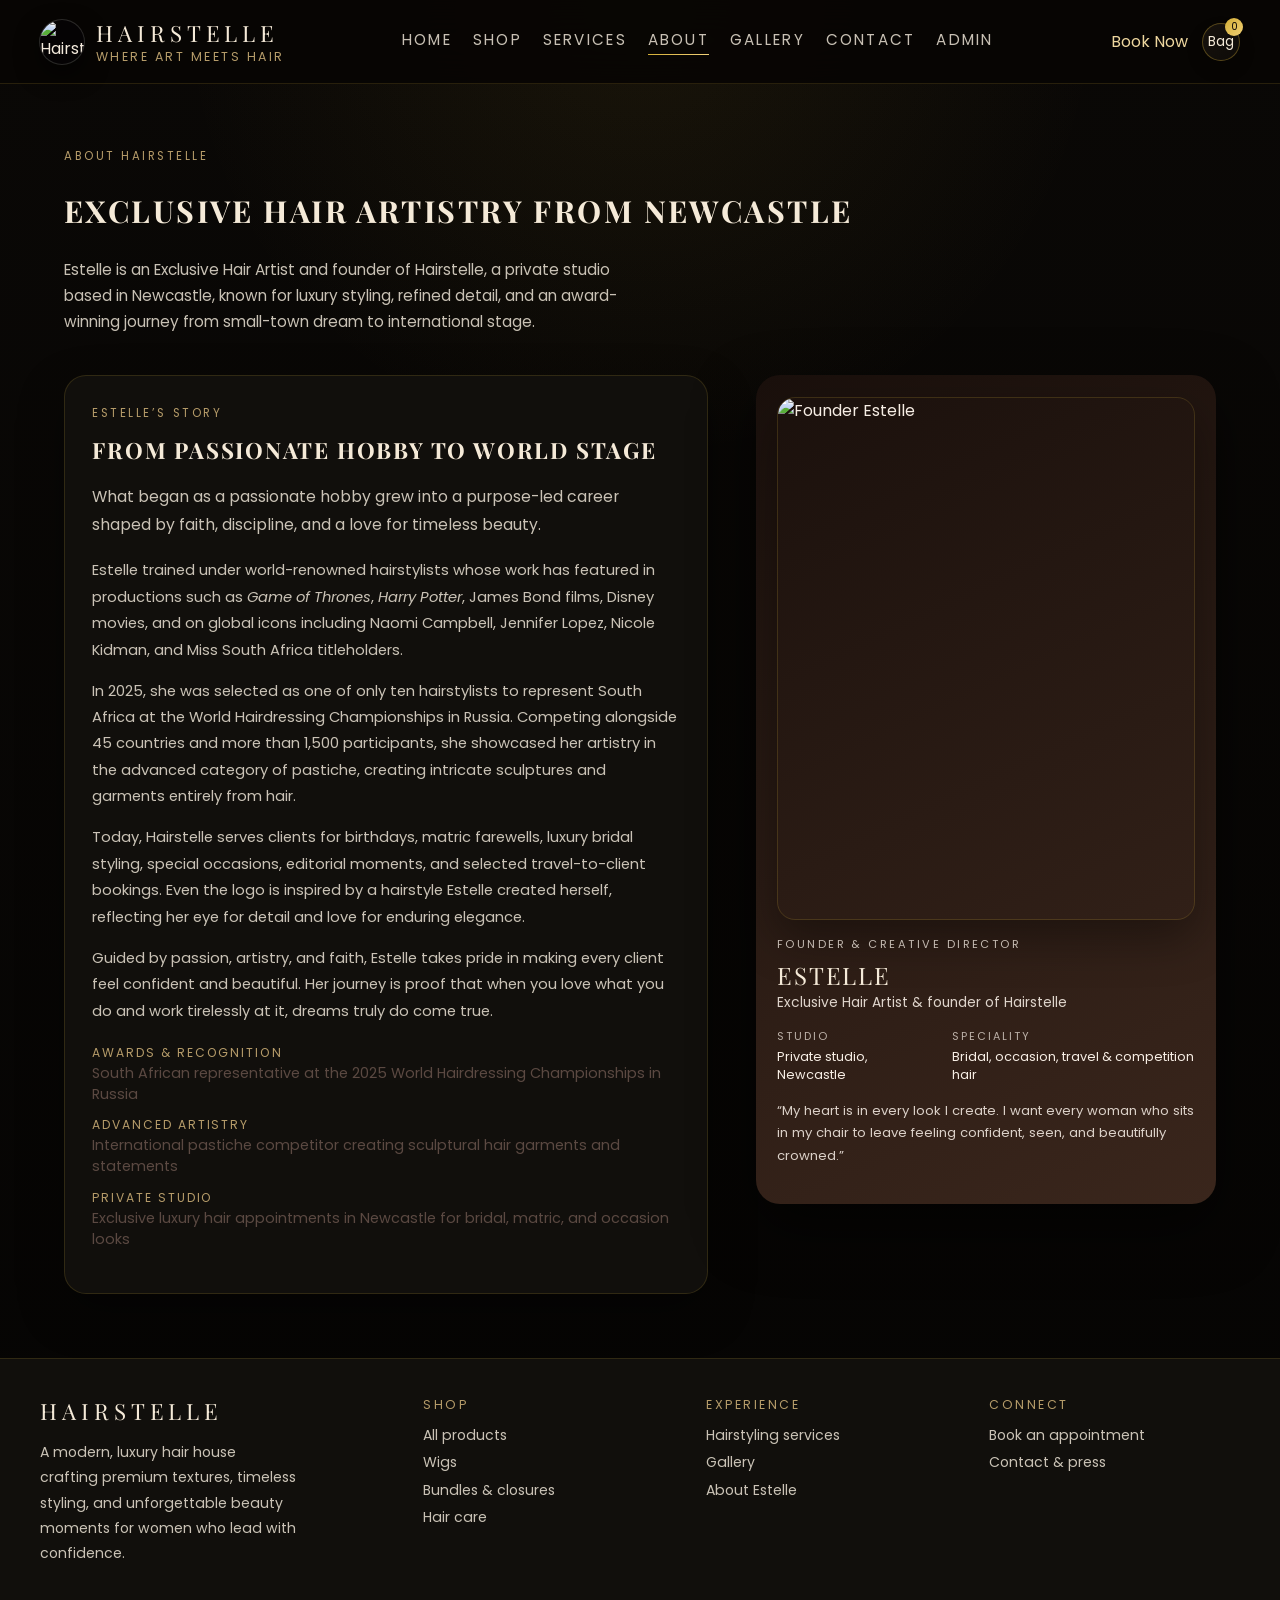
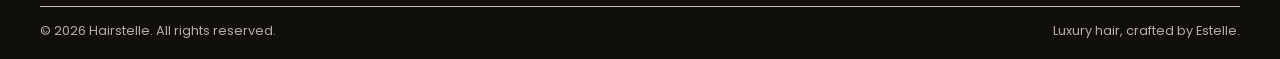
==== about.html @ 8f4d3708 "Add files via upload" ====
<!DOCTYPE html>
<html lang="en">

<head>
  <meta charset="UTF-8" />
  <meta name="viewport" content="width=device-width, initial-scale=1.0" />
  <title>About – Estelle &amp; Hairstelle</title>
  <meta name="description"
    content="Discover the story of Estelle, award-winning hairstylist and founder of Hairstelle, a luxury international hair brand." />
  <link
    href="https://fonts.googleapis.com/css2?family=Playfair+Display:wght@500;600&family=Poppins:wght@300;400;500;600&display=swap"
    rel="stylesheet" />
  <link rel="stylesheet" href="styles.css" />
  <script>
    document.documentElement.classList.add('is-loading');
    window.addEventListener('load', function () {
      document.documentElement.classList.remove('is-loading');
    });
  </script>
</head>

<body class="page">
  <div class="page-loader" aria-hidden="true">
    <div class="loader-orb">
      <div class="loader-ring"></div>
    </div>
  </div>
  <header class="site-header">
    <div class="container nav">
      <a href="home.html" class="brand-mark" aria-label="Hairstelle home">
        <div class="brand-logo-wrap">
          <img src="assets/hairstelle-logo.png" alt="Hairstelle logo" class="brand-logo-img" />
        </div>
        <div>
          <div class="brand-text-main">Hairstelle</div>
          <div class="brand-text-tagline">Where Art Meets Hair</div>
        </div>
      </a>

      <nav class="nav-links" aria-label="Main navigation">
        <a href="home.html">Home</a>
        <a href="shop.html">Shop</a>
        <a href="services.html">Services</a>
        <a href="about.html" class="is-active">About</a>
        <a href="gallery.html">Gallery</a>
        <a href="contact.html">Contact</a>
        <a href="admin-login.html">Admin</a>
      </nav>

      <div class="nav-cta">
        <a href="contact.html" class="btn-outline">Book Now</a>
        <a href="cart.html" class="cart-link" aria-label="View shopping cart">
          <span>Bag</span>
          <span class="cart-count">0</span>
        </a>
      </div>
    </div>
  </header>

  <main>
    <section class="section">
      <div class="container">
        <header class="section-header">
          <div>
            <div class="section-eyebrow">About Hairstelle</div>
            <h1 class="section-title">Exclusive hair artistry from Newcastle</h1>
            <p class="section-subtitle">
              Estelle is an Exclusive Hair Artist and founder of Hairstelle, a private studio based in
              Newcastle, known for luxury styling, refined detail, and an award-winning journey from
              small-town dream to international stage.
            </p>
          </div>
        </header>

        <div class="about-layout">
          <article class="story-block">
            <div class="section-eyebrow">Estelle’s story</div>
            <h2 class="story-heading">From passionate hobby to world stage</h2>
            <p class="story-lead">
              What began as a passionate hobby grew into a purpose-led career shaped by faith,
              discipline, and a love for timeless beauty.
            </p>
            <div class="story-body">
              <p>
                Estelle trained under world-renowned hairstylists whose work has featured in
                productions such as <em>Game of Thrones</em>, <em>Harry Potter</em>, James Bond films,
                Disney movies, and on global icons including Naomi Campbell, Jennifer Lopez, Nicole
                Kidman, and Miss South Africa titleholders.
              </p>
              <p>
                In 2025, she was selected as one of only ten hairstylists to represent South Africa at
                the World Hairdressing Championships in Russia. Competing alongside 45 countries and
                more than 1,500 participants, she showcased her artistry in the advanced category of
                pastiche, creating intricate sculptures and garments entirely from hair.
              </p>
              <p>
                Today, Hairstelle serves clients for birthdays, matric farewells, luxury bridal
                styling, special occasions, editorial moments, and selected travel-to-client bookings.
                Even the logo is inspired by a hairstyle Estelle created herself, reflecting her eye
                for detail and love for enduring elegance.
              </p>
              <p>
                Guided by passion, artistry, and faith, Estelle takes pride in making every client
                feel confident and beautiful. Her journey is proof that when you love what you do and
                work tirelessly at it, dreams truly do come true.
              </p>
            </div>

            <ul class="awards-list">
              <li>
                <span class="award-label">Awards &amp; recognition</span><br />
                South African representative at the 2025 World Hairdressing Championships in Russia
              </li>
              <li>
                <span class="award-label">Advanced artistry</span><br />
                International pastiche competitor creating sculptural hair garments and statements
              </li>
              <li>
                <span class="award-label">Private studio</span><br />
                Exclusive luxury hair appointments in Newcastle for bridal, matric, and occasion looks
              </li>
            </ul>
          </article>

          <aside class="about-profile">
            <div class="profile-card">
              <div class="profile-photo-wrap">
                <img src="assets/founder-estelle.jpg" alt="Founder Estelle" class="profile-photo" />
              </div>
              <div class="profile-label">Founder &amp; Creative Director</div>
              <div class="profile-name">Estelle</div>
              <div class="profile-title">Exclusive Hair Artist &amp; founder of Hairstelle</div>

              <div class="profile-meta">
                <div>
                  <div class="profile-stat-label">Studio</div>
                  <div class="profile-stat-value">Private studio, Newcastle</div>
                </div>
                <div>
                  <div class="profile-stat-label">Speciality</div>
                  <div class="profile-stat-value">Bridal, occasion, travel &amp; competition hair</div>
                </div>
              </div>

              <p class="profile-note">
                “My heart is in every look I create. I want every woman who sits in my chair to leave
                feeling confident, seen, and beautifully crowned.”
              </p>
            </div>
          </aside>
        </div>
      </div>
    </section>
  </main>

  <footer class="site-footer">
    <div class="container footer-inner">
      <div>
        <div class="brand-text-main">Hairstelle</div>
        <p class="footer-brand-copy">
          A modern, luxury hair house crafting premium textures, timeless styling, and unforgettable
          beauty moments for women who lead with confidence.
        </p>
      </div>
      <div>
        <div class="footer-heading">Shop</div>
        <a href="shop.html" class="footer-link">All products</a>
        <a href="shop.html" class="footer-link">Wigs</a>
        <a href="shop.html" class="footer-link">Bundles &amp; closures</a>
        <a href="shop.html" class="footer-link">Hair care</a>
      </div>
      <div>
        <div class="footer-heading">Experience</div>
        <a href="services.html" class="footer-link">Hairstyling services</a>
        <a href="gallery.html" class="footer-link">Gallery</a>
        <a href="about.html" class="footer-link">About Estelle</a>
      </div>
      <div>
        <div class="footer-heading">Connect</div>
        <a href="contact.html" class="footer-link">Book an appointment</a>
        <a href="contact.html" class="footer-link">Contact &amp; press</a>
      </div>
    </div>
    <div class="container footer-bottom">
      <span>&copy; 2026 Hairstelle. All rights reserved.</span>
      <span>Luxury hair, crafted by Estelle.</span>
    </div>
  </footer>
</body>

</html>
---- styles.css ----
/* ====== Hairstelle Brand Styles ====== */

:root {
  --color-bg: #f8f5f3;
  --color-bg-alt: #ffffff;
  --color-primary: #c69a6b; /* soft champagne gold */
  --color-primary-dark: #8b6436;
  --color-accent: #e8b7c8; /* feminine blush pink */
  --color-deep: #1f1410; /* deep espresso brown */
  --color-text: #2c2220;
  --color-muted: #766963;
  --color-border: #e2d7cf;
  --color-error: #c0392b;

  --font-display: "Playfair Display", "Times New Roman", serif;
  --font-body: "Poppins", -apple-system, BlinkMacSystemFont, "Segoe UI", sans-serif;

  --radius-soft: 10px;
  --radius-pill: 999px;

  --shadow-soft: 0 18px 45px rgba(0, 0, 0, 0.07);
  --shadow-elevated: 0 25px 60px rgba(0, 0, 0, 0.1);
}

*,
*::before,
*::after {
  box-sizing: border-box;
}

html,
body {
  margin: 0;
  padding: 0;
  font-family: var(--font-body);
  color: var(--color-text);
  background: radial-gradient(circle at top left, #fdf7f1, #f5eee8);
  -webkit-font-smoothing: antialiased;
}

img {
  max-width: 100%;
  display: block;
}

a {
  color: inherit;
  text-decoration: none;
}

body {
  min-height: 100vh;
  display: flex;
  flex-direction: column;
}

.page-loader {
  position: fixed;
  inset: 0;
  z-index: 9999;
  display: none;
  align-items: center;
  justify-content: center;
  background: radial-gradient(circle at top, #120c08, #020101);
}

.is-loading .page-loader {
  display: flex;
}

html.is-loading {
  overflow: hidden;
}

.loader-orb {
  width: 60px;
  height: 60px;
  border-radius: 50%;
  border: 1px solid rgba(180, 148, 112, 0.4);
  display: flex;
  align-items: center;
  justify-content: center;
  box-shadow: 0 0 0 1px rgba(249, 234, 216, 0.1), 0 18px 45px rgba(0, 0, 0, 0.7);
}

.loader-ring {
  width: 36px;
  height: 36px;
  border-radius: 50%;
  border: 2px solid rgba(245, 225, 205, 0.18);
  border-top-color: #c69a6b;
  border-right-color: #e8b7c8;
  animation: loader-spin 1s linear infinite;
}

@keyframes loader-spin {
  to {
    transform: rotate(360deg);
  }
}

.page {
  display: flex;
  flex-direction: column;
  min-height: 100vh;
}

.container {
  width: 100%;
  max-width: 1200px;
  margin: 0 auto;
  padding: 0 1.5rem;
}

/* ====== Header / Navigation ====== */

.site-header {
  position: sticky;
  top: 0;
  z-index: 40;
  background: rgba(248, 245, 243, 0.96);
  backdrop-filter: blur(18px);
  border-bottom: 1px solid rgba(230, 216, 205, 0.7);
}

.nav {
  display: flex;
  align-items: center;
  justify-content: space-between;
  padding: 1.1rem 0;
  gap: 1.5rem;
}

.brand-mark {
  display: flex;
  align-items: center;
  gap: 0.75rem;
}

.brand-logo-wrap {
  width: 44px;
  height: 44px;
  border-radius: 50%;
  overflow: hidden;
  background: #050304;
  box-shadow: 0 0 0 1px rgba(255, 255, 255, 0.15), 0 10px 24px rgba(0, 0, 0, 0.6);
}

.brand-logo-img {
  width: 100%;
  height: 100%;
  object-fit: cover;
  object-position: center;
}

.brand-icon {
  width: 40px;
  height: 40px;
  border-radius: 50%;
  background: radial-gradient(circle at 30% 20%, #fdf7f1, #c69a6b);
  display: flex;
  align-items: center;
  justify-content: center;
  box-shadow: 0 0 0 1px rgba(255, 255, 255, 0.6), 0 10px 24px rgba(0, 0, 0, 0.15);
  font-family: var(--font-display);
  font-weight: 600;
  letter-spacing: 0.06em;
  color: #2e1a10;
}

.brand-text-main {
  font-family: var(--font-display);
  font-size: 1.4rem;
  letter-spacing: 0.22em;
  text-transform: uppercase;
}

.brand-text-tagline {
  font-size: 0.78rem;
  text-transform: uppercase;
  letter-spacing: 0.2em;
  color: var(--color-muted);
}

.nav-links {
  display: flex;
  align-items: center;
  gap: 1.3rem;
  font-size: 0.95rem;
  text-transform: uppercase;
  letter-spacing: 0.15em;
}

.nav-links a {
  position: relative;
  padding-bottom: 0.3rem;
  color: #4a3b36;
}

.nav-links a::after {
  content: "";
  position: absolute;
  left: 0;
  bottom: 0;
  width: 0;
  height: 1px;
  background: linear-gradient(90deg, var(--color-primary), var(--color-accent));
  transition: width 0.3s ease;
}

.nav-links a:hover::after,
.nav-links a.is-active::after {
  width: 100%;
}

.nav-cta {
  display: flex;
  align-items: center;
  gap: 0.9rem;
}

.btn {
  display: inline-flex;
  align-items: center;
  justify-content: center;
  padding: 0.75rem 1.6rem;
  border-radius: var(--radius-pill);
  border: 1px solid transparent;
  background: var(--color-deep);
  color: #fdf8f2;
  font-size: 0.9rem;
  text-transform: uppercase;
  letter-spacing: 0.16em;
  font-weight: 500;
  cursor: pointer;
  transition: background 0.25s ease, box-shadow 0.25s ease, transform 0.1s ease, border-color 0.25s ease, color 0.25s ease;
}

.btn:hover {
  background: #311e14;
  box-shadow: var(--shadow-soft);
  transform: translateY(-1px);
}

.btn-outline {
  background: transparent;
  border-color: rgba(76, 57, 47, 0.5);
  color: #4c392f;
}

.btn-outline:hover {
  background: #f0e3d8;
  color: #2c2220;
}

.cart-link {
  position: relative;
  display: inline-flex;
  align-items: center;
  justify-content: center;
  width: 38px;
  height: 38px;
  border-radius: 50%;
  border: 1px solid rgba(133, 110, 94, 0.5);
  background: linear-gradient(135deg, #fdf8f3, #f2e4d8);
  box-shadow: 0 8px 20px rgba(0, 0, 0, 0.09);
  font-size: 0.85rem;
}

.cart-count {
  position: absolute;
  top: -6px;
  right: -4px;
  min-width: 18px;
  height: 18px;
  border-radius: 999px;
  background: #2f1c13;
  color: #f6efe8;
  font-size: 0.65rem;
  display: flex;
  align-items: center;
  justify-content: center;
  padding: 0 4px;
}

/* ====== Hero Section ====== */

.hero {
  padding: 4.5rem 0 4rem;
}

.hero-grid {
  display: grid;
  grid-template-columns: minmax(0, 3fr) minmax(0, 2.7fr);
  gap: 3.5rem;
  align-items: center;
}

.eyebrow {
  font-size: 0.8rem;
  text-transform: uppercase;
  letter-spacing: 0.22em;
  color: var(--color-muted);
  margin-bottom: 0.9rem;
}

.hero-title {
  font-family: var(--font-display);
  font-size: 3.1rem;
  line-height: 1.1;
  letter-spacing: 0.06em;
  text-transform: uppercase;
  margin: 0 0 1rem;
  color: rgba(255, 255, 255, 0.763);
}

.hero-title span {
  background: linear-gradient(90deg, #c69a6b, #e8b7c8);
  -webkit-background-clip: text;
  background-clip: text;
  color: transparent;
}

.hero-subtitle {
  max-width: 27rem;
  font-size: 0.98rem;
  line-height: 1.7;
  color: #6a5a53;
  margin-bottom: 1.7rem;
}

.hero-badges {
  display: flex;
  flex-wrap: wrap;
  gap: 0.9rem;
  margin-bottom: 2.1rem;
}

.badge {
  padding: 0.35rem 0.9rem;
  border-radius: var(--radius-pill);
  border: 1px solid rgba(182, 156, 130, 0.65);
  font-size: 0.76rem;
  letter-spacing: 0.14em;
  text-transform: uppercase;
  color: #4a3529;
  background: rgba(255, 255, 255, 0.7);
}

.hero-cta {
  display: flex;
  flex-wrap: wrap;
  gap: 1rem;
  align-items: center;
  margin-bottom: 1.6rem;
}

.hero-note {
  font-size: 0.8rem;
  color: var(--color-muted);
  letter-spacing: 0.08em;
  text-transform: uppercase;
}

.hero-meta {
  display: flex;
  flex-wrap: wrap;
  gap: 1.8rem;
  margin-top: 1.6rem;
}

.meta-item-label {
  font-size: 0.65rem;
  text-transform: uppercase;
  letter-spacing: 0.22em;
  color: var(--color-muted);
}

.meta-item-value {
  font-family: var(--font-display);
  font-size: 1.4rem;
  letter-spacing: 0.08em;
  text-transform: uppercase;
}

.hero-media-card {
  position: relative;
  border-radius: 26px;
  overflow: hidden;
  background: radial-gradient(circle at top, #f8f1ea, #e8d6c4);
  box-shadow: var(--shadow-elevated);
  padding: 1.4rem;
}

.hero-image-frame {
  position: relative;
  border-radius: 22px;
  overflow: hidden;
  background-image: linear-gradient(145deg, #1c130f, #3b2a22);
  min-height: 360px;
  display: flex;
  align-items: flex-end;
  padding: 1.4rem;
}

.hero-image-photo {
  position: absolute;
  inset: 0;
  width: 100%;
  height: 100%;
  object-fit: cover;
  object-position: center;
}

.hero-image-placeholder {
  position: absolute;
  inset: 0;
  background-image:
    linear-gradient(160deg, rgba(198, 154, 107, 0.15), transparent 55%),
    radial-gradient(circle at 20% 0, rgba(255, 248, 238, 0.12), transparent 55%),
    radial-gradient(circle at 80% 120%, rgba(232, 183, 200, 0.2), transparent 40%);
  opacity: 0.9;
}

.hero-image-silhouette {
  position: relative;
  margin-left: auto;
  width: 72%;
  height: 100%;
  border-radius: 1000px 1000px 0 0;
  background:
    radial-gradient(circle at 20% 0, rgba(255, 250, 245, 0.22), transparent 55%),
    linear-gradient(180deg, rgba(32, 19, 12, 0.3), rgba(11, 7, 5, 0.95));
  box-shadow: 0 0 0 0.5px rgba(255, 250, 245, 0.18);
}

.hero-chip {
  position: absolute;
  top: 1.7rem;
  left: 1.7rem;
  padding: 0.55rem 1rem;
  border-radius: var(--radius-pill);
  background: rgba(8, 4, 1, 0.86);
  border: 1px solid rgba(255, 244, 230, 0.3);
  color: #f7ede2;
  font-size: 0.76rem;
  letter-spacing: 0.14em;
  text-transform: uppercase;
  display: inline-flex;
  gap: 0.55rem;
  align-items: center;
}

.hero-chip-dot {
  width: 6px;
  height: 6px;
  border-radius: 50%;
  background: radial-gradient(circle at 30% 0, #ffe9c4, #c69a6b);
}

.hero-floating-card {
  position: absolute;
  right: 1.8rem;
  bottom: 1.8rem;
  padding: 0.9rem 1.1rem;
  border-radius: 1rem;
  background: rgba(11, 6, 3, 0.92);
  border: 1px solid rgba(232, 216, 198, 0.22);
  color: #f7eee5;
  max-width: 220px;
  box-shadow: 0 18px 45px rgba(0, 0, 0, 0.6);
}

.hero-floating-label {
  font-size: 0.72rem;
  letter-spacing: 0.18em;
  text-transform: uppercase;
  opacity: 0.8;
}

.hero-floating-title {
  font-family: var(--font-display);
  font-size: 1.1rem;
  margin-top: 0.2rem;
  margin-bottom: 0.35rem;
}

.hero-floating-meta {
  display: flex;
  justify-content: space-between;
  align-items: center;
  margin-top: 0.25rem;
  font-size: 0.75rem;
  color: rgba(247, 238, 229, 0.85);
}

.hero-floating-pill {
  padding: 0.15rem 0.65rem;
  border-radius: 999px;
  background: rgba(247, 238, 229, 0.06);
  border: 1px solid rgba(247, 238, 229, 0.25);
}

/* ====== Section Base ====== */

.section {
  padding: 4rem 0;
}

.section-header {
  margin-bottom: 2.5rem;
}

.section-eyebrow {
  font-size: 0.72rem;
  letter-spacing: 0.22em;
  text-transform: uppercase;
  color: var(--color-muted);
  margin-bottom: 0.7rem;
}

.section-title {
  font-family: var(--font-display);
  font-size: 1.9rem;
  letter-spacing: 0.08em;
  text-transform: uppercase;
}

.section-subtitle {
  max-width: 36rem;
  font-size: 0.96rem;
  color: #77645c;
  line-height: 1.7;
  margin-top: 0.6rem;
  margin-bottom: 0;
}

.section-tag {
  padding: 0.4rem 0.9rem;
  border-radius: var(--radius-pill);
  border: 1px solid rgba(189, 159, 126, 0.7);
  font-size: 0.75rem;
  letter-spacing: 0.16em;
  text-transform: uppercase;
}

.disclaimer-banner {
  margin: 1rem 0 0;
  padding: 0.9rem 1rem;
  border-radius: 16px;
  border: 1px solid rgba(212, 175, 55, 0.18);
  background: rgba(212, 175, 55, 0.08);
  color: rgba(243, 234, 220, 0.88);
  font-size: 0.88rem;
  line-height: 1.6;
}

.section-showcase-card {
  margin-top: 1.2rem;
  margin-bottom: 1.8rem;
  border-radius: 22px;
  border: 1px solid rgba(212, 175, 55, 0.16);
  background: rgba(18, 16, 13, 0.96);
  padding: 1.2rem;
  box-shadow: var(--shadow-soft);
}

.section-showcase-frame {
  position: relative;
  border-radius: 18px;
  min-height: 300px;
  background: radial-gradient(circle at top, rgba(212, 175, 55, 0.1), rgba(15, 12, 9, 0.95));
  overflow: hidden;
  display: flex;
  align-items: center;
  justify-content: center;
}

.section-showcase-image {
  width: 100%;
  height: 100%;
  object-fit: contain;
  object-position: center;
  padding: 1rem;
}

.highlight-grid {
  display: grid;
  gap: 1.4rem;
  grid-template-columns: repeat(auto-fit, minmax(220px, 1fr));
}

.highlight-card {
  background: rgba(255, 255, 255, 0.95);
  border-radius: 18px;
  padding: 1.3rem 1.2rem;
  border: 1px solid rgba(225, 208, 194, 0.9);
  box-shadow: var(--shadow-soft);
}

.highlight-title {
  font-family: var(--font-display);
  font-size: 1rem;
  letter-spacing: 0.12em;
  text-transform: uppercase;
  margin-bottom: 0.3rem;
}

.highlight-copy {
  font-size: 0.9rem;
  color: #6c5a52;
  line-height: 1.7;
}

/* ====== Product Grid ====== */

.product-grid {
  display: grid;
  gap: 1.7rem;
  grid-template-columns: repeat(auto-fill, minmax(220px, 1fr));
}

.product-card {
  background: var(--color-bg-alt);
  border-radius: 18px;
  padding: 1.1rem;
  box-shadow: var(--shadow-soft);
  border: 1px solid rgba(224, 206, 193, 0.9);
  display: flex;
  flex-direction: column;
  gap: 0.65rem;
}

.product-media {
  position: relative;
  border-radius: 14px;
  overflow: hidden;
  background: radial-gradient(circle at 20% 0, #fdf1e4, #e4c9b3);
  height: 200px;
  display: flex;
  align-items: flex-end;
  padding: 0.9rem;
}

.product-ribbon {
  position: absolute;
  top: 0.8rem;
  left: 0.8rem;
  padding: 0.2rem 0.7rem;
  border-radius: var(--radius-pill);
  background: rgba(12, 7, 4, 0.9);
  color: #fef8f2;
  font-size: 0.7rem;
  letter-spacing: 0.18em;
  text-transform: uppercase;
}

.product-hair-shape {
  width: 50%;
  height: 70%;
  margin-left: auto;
  border-radius: 80% 80% 20% 20%;
  background:
    radial-gradient(circle at 30% 0, rgba(243, 223, 195, 0.22), transparent 60%),
    linear-gradient(180deg, rgba(14, 7, 3, 0.9), rgba(63, 39, 24, 0.9));
  box-shadow: 0 0 0 0.5px rgba(255, 244, 230, 0.24);
}

.product-name {
  font-family: var(--font-display);
  font-size: 1.02rem;
  letter-spacing: 0.08em;
  text-transform: uppercase;
}

.product-category {
  font-size: 0.74rem;
  letter-spacing: 0.2em;
  text-transform: uppercase;
  color: var(--color-muted);
}

.product-meta {
  display: flex;
  justify-content: space-between;
  align-items: center;
  font-size: 0.9rem;
}

.product-price {
  font-weight: 600;
}

.product-length {
  font-size: 0.78rem;
  color: var(--color-muted);
}

.product-footer {
  display: flex;
  justify-content: space-between;
  align-items: center;
  margin-top: 0.2rem;
}

.pill {
  padding: 0.16rem 0.7rem;
  border-radius: 999px;
  background: #f2e5d8;
  font-size: 0.72rem;
  letter-spacing: 0.14em;
  text-transform: uppercase;
  color: #4a3628;
}

.btn-small {
  padding: 0.4rem 0.9rem;
  font-size: 0.76rem;
}

/* ====== Services ====== */

.service-grid {
  display: grid;
  gap: 1.7rem;
  grid-template-columns: repeat(auto-fit, minmax(260px, 1fr));
}

.service-card {
  background: rgba(255, 255, 255, 0.9);
  border-radius: 18px;
  padding: 1.4rem 1.3rem;
  border: 1px solid rgba(226, 211, 199, 0.9);
  box-shadow: var(--shadow-soft);
  display: flex;
  flex-direction: column;
}

.service-card .service-cta {
  margin-top: auto;
  padding-top: 1rem;
}

.service-title {
  font-family: var(--font-display);
  font-size: 1.02rem;
  letter-spacing: 0.1em;
  text-transform: uppercase;
  margin-bottom: 0.4rem;
  line-height: 1.25;
  min-height: 2.5em;
  display: -webkit-box;
  -webkit-line-clamp: 2;
  line-clamp: 2;
  -webkit-box-orient: vertical;
  overflow: hidden;
}

.service-meta {
  display: flex;
  justify-content: space-between;
  align-items: baseline;
  gap: 0.8rem;
  margin-bottom: 0.7rem;
  font-size: 0.86rem;
}

.service-duration {
  font-size: 0.8rem;
  letter-spacing: 0.16em;
  text-transform: uppercase;
  color: var(--color-muted);
}

.service-price {
  font-weight: 600;
}

.service-description {
  font-size: 0.9rem;
  color: #6e5c54;
  line-height: 1.7;
  margin-bottom: 0.9rem;
  min-height: 6.8em;
  display: -webkit-box;
  -webkit-line-clamp: 4;
  line-clamp: 4;
  -webkit-box-orient: vertical;
  overflow: hidden;
}

.service-tagline {
  font-size: 0.78rem;
  letter-spacing: 0.18em;
  text-transform: uppercase;
  color: var(--color-muted);
  margin-top: 0.6rem;
  line-height: 1.35;
  min-height: 2.7em;
  display: -webkit-box;
  -webkit-line-clamp: 2;
  line-clamp: 2;
  -webkit-box-orient: vertical;
  overflow: hidden;
}

/* ====== Admin panels ====== */

.admin-panels {
  display: grid;
  gap: 1.7rem;
  grid-template-columns: repeat(auto-fit, minmax(280px, 1fr));
}

.admin-panel-title {
  font-family: var(--font-display);
  font-size: 1.02rem;
  letter-spacing: 0.1em;
  text-transform: uppercase;
  margin-bottom: 0.6rem;
}

.admin-mini-table {
  width: 100%;
  border-collapse: collapse;
  font-size: 0.86rem;
  margin-top: 1rem;
}

.admin-mini-table th,
.admin-mini-table td {
  padding: 0.55rem 0.4rem;
  border-bottom: 1px solid rgba(230, 214, 201, 0.9);
  vertical-align: top;
}

.admin-mini-table thead {
  font-size: 0.76rem;
  letter-spacing: 0.18em;
  text-transform: uppercase;
  color: var(--color-muted);
}

.admin-inline-actions {
  display: inline-flex;
  gap: 0.5rem;
  flex-wrap: wrap;
}

.admin-check-row {
  display: flex;
  align-items: flex-start;
  gap: 0.7rem;
  font-size: 0.9rem;
  color: #6b5851;
  line-height: 1.6;
}

.admin-check-row input {
  margin-top: 0.2rem;
}

.admin-stats-grid {
  display: grid;
  gap: 1rem;
  grid-template-columns: repeat(auto-fit, minmax(180px, 1fr));
  margin-top: 1rem;
}

.admin-stat-card {
  border-radius: 18px;
  border: 1px solid rgba(212, 175, 55, 0.2);
  background: rgba(212, 175, 55, 0.08);
  padding: 1rem;
}

.admin-stat-value {
  font-family: var(--font-display);
  font-size: 1.4rem;
  letter-spacing: 0.05em;
}

.admin-stat-label {
  margin-top: 0.35rem;
  font-size: 0.78rem;
  letter-spacing: 0.14em;
  text-transform: uppercase;
  color: var(--color-muted);
  line-height: 1.5;
}

.btn-text {
  background: transparent;
  border: 1px solid rgba(188, 167, 150, 0.9);
  border-radius: 999px;
  padding: 0.25rem 0.7rem;
  font-size: 0.74rem;
  letter-spacing: 0.12em;
  text-transform: uppercase;
  cursor: pointer;
}

/* ====== About / Story ====== */

.about-layout {
  display: grid;
  gap: 3rem;
  grid-template-columns: minmax(0, 1.4fr) minmax(0, 1fr);
  align-items: start;
}

.story-block {
  background: rgba(255, 255, 255, 0.92);
  border-radius: 22px;
  padding: 1.8rem 1.7rem;
  border: 1px solid rgba(220, 203, 190, 0.95);
  box-shadow: var(--shadow-soft);
}

.story-heading {
  font-family: var(--font-display);
  font-size: 1.4rem;
  letter-spacing: 0.08em;
  text-transform: uppercase;
  margin-top: 0.8rem;
}

.story-lead {
  font-size: 0.98rem;
  line-height: 1.8;
  color: #6b5750;
  margin-top: 0.9rem;
}

.story-body {
  margin-top: 1.1rem;
  font-size: 0.92rem;
  line-height: 1.8;
  color: #5f4e47;
}

.story-body p {
  margin: 0 0 0.9rem;
}

.awards-list {
  margin-top: 1.1rem;
  list-style: none;
  padding: 0;
  font-size: 0.9rem;
  color: #5b4942;
}

.awards-list li {
  margin-bottom: 0.6rem;
}

.award-label {
  font-size: 0.76rem;
  letter-spacing: 0.16em;
  text-transform: uppercase;
  color: var(--color-muted);
}

.about-profile {
  position: sticky;
  top: 6rem;
}

.profile-card {
  border-radius: 24px;
  padding: 1.4rem 1.3rem 1.5rem;
  background: linear-gradient(155deg, #1a100c, #3a261c);
  color: #f7eee5;
  box-shadow: 0 24px 60px rgba(0, 0, 0, 0.55);
}

.profile-label {
  font-size: 0.7rem;
  letter-spacing: 0.22em;
  text-transform: uppercase;
  opacity: 0.75;
}

.profile-name {
  font-family: var(--font-display);
  font-size: 1.5rem;
  letter-spacing: 0.08em;
  text-transform: uppercase;
  margin-top: 0.4rem;
}

.profile-title {
  font-size: 0.86rem;
  color: rgba(247, 238, 229, 0.88);
  margin-top: 0.1rem;
}

.profile-meta {
  display: flex;
  gap: 1.8rem;
  margin-top: 1rem;
  font-size: 0.8rem;
}

.profile-stat-label {
  font-size: 0.68rem;
  letter-spacing: 0.18em;
  text-transform: uppercase;
  opacity: 0.7;
}

.profile-stat-value {
  margin-top: 0.2rem;
}

.profile-note {
  margin-top: 1rem;
  font-size: 0.82rem;
  color: rgba(247, 238, 229, 0.86);
  line-height: 1.7;
}

/* ====== Gallery ====== */

.gallery-grid {
  display: grid;
  gap: 1.5rem;
  grid-template-columns: repeat(auto-fill, minmax(230px, 1fr));
}

.gallery-item {
  position: relative;
  border-radius: 18px;
  overflow: hidden;
  background: #1b1410;
  box-shadow: var(--shadow-soft);
  min-height: 320px;
}

.gallery-image {
  display: block;
  width: 100%;
  height: 100%;
  min-height: 320px;
  object-fit: cover;
  object-position: center;
}

.gallery-layer {
  position: absolute;
  inset: 0;
  background-image:
    linear-gradient(180deg, rgba(7, 4, 2, 0.12) 0%, rgba(7, 4, 2, 0.72) 100%);
}

.gallery-caption {
  position: absolute;
  left: 1rem;
  bottom: 1rem;
  right: 1rem;
  color: #fdf7f2;
}

.gallery-label {
  font-size: 0.68rem;
  text-transform: uppercase;
  letter-spacing: 0.18em;
  opacity: 0.8;
}

.gallery-title {
  font-family: var(--font-display);
  font-size: 1rem;
  margin-top: 0.1rem;
}

/* ====== Contact / Forms ====== */

.contact-layout {
  display: grid;
  gap: 2.8rem;
  grid-template-columns: minmax(0, 1.3fr) minmax(0, 1fr);
  align-items: start;
}

.card {
  background: rgba(255, 255, 255, 0.95);
  border-radius: 20px;
  padding: 1.7rem 1.6rem;
  border: 1px solid rgba(224, 207, 193, 0.95);
  box-shadow: var(--shadow-soft);
}

.form-grid {
  display: grid;
  grid-template-columns: repeat(2, minmax(0, 1fr));
  gap: 1rem;
}

.form-grid-full {
  grid-column: 1 / -1;
}

.field-label {
  display: block;
  font-size: 0.8rem;
  letter-spacing: 0.16em;
  text-transform: uppercase;
  color: var(--color-muted);
  margin-bottom: 0.4rem;
}

.field-input,
.field-textarea,
.field-select {
  width: 100%;
  border-radius: 999px;
  border: 1px solid var(--color-border);
  padding: 0.75rem 1rem;
  font-size: 0.9rem;
  font-family: var(--font-body);
  background: rgba(255, 255, 255, 0.95);
  outline: none;
  transition: border-color 0.2s ease, box-shadow 0.2s ease, background 0.2s ease;
}

.field-textarea {
  border-radius: 1.1rem;
  min-height: 140px;
  resize: vertical;
}

.field-select {
  appearance: none;
}

.field-input:focus,
.field-textarea:focus,
.field-select:focus {
  border-color: var(--color-primary);
  box-shadow: 0 0 0 1px rgba(198, 154, 107, 0.3);
  background: #fffdf9;
}

.contact-note {
  font-size: 0.84rem;
  color: #6b5851;
  margin-top: 0.9rem;
}

.contact-details {
  font-size: 0.9rem;
  color: #6a5951;
  line-height: 1.8;
}

.detail-label {
  font-size: 0.76rem;
  letter-spacing: 0.18em;
  text-transform: uppercase;
  color: var(--color-muted);
}

.detail-value {
  margin-top: 0.2rem;
}

.detail-row {
  margin-bottom: 1rem;
}

/* ====== Cart ====== */

.cart-layout {
  display: grid;
  gap: 2.5rem;
  grid-template-columns: minmax(0, 1.7fr) minmax(0, 1fr);
  align-items: flex-start;
}

.cart-table {
  width: 100%;
  border-collapse: collapse;
  font-size: 0.9rem;
}

.cart-table thead {
  font-size: 0.8rem;
  letter-spacing: 0.18em;
  text-transform: uppercase;
  color: var(--color-muted);
}

.cart-table th,
.cart-table td {
  padding: 0.85rem 0.5rem;
  border-bottom: 1px solid rgba(230, 214, 201, 0.9);
}

.cart-product {
  display: flex;
  align-items: center;
  gap: 0.8rem;
}

.cart-thumb {
  width: 46px;
  height: 58px;
  border-radius: 14px;
  background: linear-gradient(170deg, #1b100a, #412a1d);
  box-shadow: 0 12px 30px rgba(0, 0, 0, 0.35);
}

.cart-summary-row {
  display: flex;
  justify-content: space-between;
  font-size: 0.9rem;
  margin-bottom: 0.4rem;
}

.cart-summary-row:last-child {
  margin-top: 0.3rem;
  font-weight: 600;
}

/* ====== Product Detail ====== */

.product-detail-hero {
  padding: 3.2rem 0 3.5rem;
}

.product-detail-layout {
  display: grid;
  gap: 3rem;
  grid-template-columns: minmax(0, 1.1fr) minmax(0, 1fr);
  align-items: center;
}

.product-detail-media {
  position: relative;
  border-radius: 24px;
  overflow: hidden;
  padding: 1.3rem;
  background: radial-gradient(circle at 10% 0, #fdf2e7, #e1c7b0);
  box-shadow: var(--shadow-elevated);
}

.product-detail-frame {
  border-radius: 20px;
  overflow: hidden;
  min-height: 320px;
  background-image: linear-gradient(170deg, #120a06, #3a2418);
  display: flex;
  align-items: flex-end;
  padding: 1.2rem;
}

.product-detail-shape {
  width: 55%;
  height: 78%;
  margin-left: auto;
  border-radius: 85% 85% 20% 20%;
  background:
    radial-gradient(circle at 30% 0, rgba(245, 223, 195, 0.25), transparent 60%),
    linear-gradient(180deg, rgba(16, 7, 2, 0.96), rgba(64, 38, 23, 0.96));
  box-shadow: 0 0 0 1px rgba(255, 244, 230, 0.24);
}

.product-detail-chip {
  position: absolute;
  top: 1.8rem;
  left: 1.8rem;
  padding: 0.4rem 0.9rem;
  border-radius: 999px;
  background: rgba(7, 4, 2, 0.9);
  border: 1px solid rgba(241, 222, 204, 0.4);
  color: #f7ede4;
  font-size: 0.72rem;
  letter-spacing: 0.16em;
  text-transform: uppercase;
}

.product-detail-info-eyebrow {
  font-size: 0.78rem;
  letter-spacing: 0.2em;
  text-transform: uppercase;
  color: var(--color-muted);
  margin-bottom: 0.5rem;
}

.product-detail-title {
  font-family: var(--font-display);
  font-size: 2rem;
  letter-spacing: 0.08em;
  text-transform: uppercase;
}

.product-detail-subtitle {
  margin-top: 0.8rem;
  font-size: 0.96rem;
  color: #6f5e56;
  line-height: 1.7;
}

.product-detail-meta-row {
  display: flex;
  flex-wrap: wrap;
  gap: 1.4rem;
  margin-top: 1.4rem;
  font-size: 0.88rem;
}

.product-detail-meta-item-label {
  font-size: 0.75rem;
  letter-spacing: 0.16em;
  text-transform: uppercase;
  color: var(--color-muted);
}

.product-detail-meta-item-value {
  margin-top: 0.2rem;
}

.product-detail-price-row {
  display: flex;
  align-items: center;
  gap: 1rem;
  margin-top: 1.6rem;
}

.product-detail-price {
  font-size: 1.4rem;
  font-weight: 600;
}

.product-detail-note {
  margin-top: 1rem;
  font-size: 0.86rem;
  color: #7a645b;
}

/* ====== Admin ====== */

.admin-layout {
  display: grid;
  gap: 2.5rem;
  grid-template-columns: minmax(0, 1fr);
}

.admin-table {
  width: 100%;
  border-collapse: collapse;
  font-size: 0.88rem;
}

.admin-table thead {
  font-size: 0.78rem;
  letter-spacing: 0.18em;
  text-transform: uppercase;
  color: var(--color-muted);
}

.admin-table th,
.admin-table td {
  padding: 0.7rem 0.5rem;
  border-bottom: 1px solid rgba(230, 214, 201, 0.9);
  vertical-align: middle;
}

.admin-pill-status {
  display: inline-flex;
  align-items: center;
  justify-content: center;
  border-radius: 999px;
  padding: 0.15rem 0.7rem;
  font-size: 0.72rem;
  letter-spacing: 0.16em;
  text-transform: uppercase;
}

.admin-pill-status--new {
  background: #f2e5d8;
  color: #4a3628;
}

.admin-pill-status--in-progress {
  background: #fff5da;
  color: #6a4b1a;
}

.admin-pill-status--completed {
  background: #e4f5e6;
  color: #285535;
}

.admin-contact-links {
  display: inline-flex;
  gap: 0.5rem;
  font-size: 0.8rem;
}

.admin-contact-link {
  padding: 0.18rem 0.6rem;
  border-radius: 999px;
  border: 1px solid rgba(188, 167, 150, 0.9);
}

/* ====== Footer ====== */

.site-footer {
  margin-top: auto;
  border-top: 1px solid rgba(226, 211, 199, 0.9);
  background: #f6f0ea;
}

.footer-inner {
  padding: 2.3rem 0 1.6rem;
  display: grid;
  gap: 2rem;
  grid-template-columns: minmax(0, 1.4fr) repeat(3, minmax(0, 1fr));
  font-size: 0.88rem;
}

.footer-brand-copy {
  color: #6f5d55;
  line-height: 1.8;
  max-width: 16rem;
}

.footer-heading {
  font-size: 0.78rem;
  letter-spacing: 0.2em;
  text-transform: uppercase;
  color: var(--color-muted);
  margin-bottom: 0.7rem;
}

.footer-link {
  display: block;
  color: #5c4c45;
  margin-bottom: 0.4rem;
}

.footer-bottom {
  border-top: 1px solid rgba(224, 208, 196, 0.9);
  padding: 0.9rem 0 1.2rem;
  display: flex;
  justify-content: space-between;
  align-items: center;
  font-size: 0.8rem;
  color: #7b665e;
}

/* ====== Utility ====== */

.text-center {
  text-align: center;
}

.mt-2 {
  margin-top: 0.5rem;
}

.mt-3 {
  margin-top: 1rem;
}

.mt-4 {
  margin-top: 1.6rem;
}

.pill-muted {
  background: transparent;
  border-radius: 999px;
  border: 1px solid rgba(188, 167, 150, 0.8);
  padding: 0.25rem 0.8rem;
  font-size: 0.72rem;
  letter-spacing: 0.16em;
  text-transform: uppercase;
  color: #7b6256;
}

.shop-filters {
  display: flex;
  flex-wrap: wrap;
  align-items: center;
  gap: 1rem;
}

.filter-label {
  font-size: 0.78rem;
  letter-spacing: 0.16em;
  text-transform: uppercase;
  color: var(--color-muted);
}

.filter-select {
  min-width: 160px;
  max-width: 200px;
}

/* ====== Responsive ====== */

@media (max-width: 960px) {
  .nav {
    flex-wrap: wrap;
    row-gap: 0.7rem;
  }

  .nav-links {
    order: 3;
    width: 100%;
    justify-content: center;
  }

  .hero-grid {
    grid-template-columns: minmax(0, 1fr);
  }

  .hero-media-card {
    order: -1;
  }

  .about-layout,
  .contact-layout,
  .cart-layout {
    grid-template-columns: minmax(0, 1fr);
  }

  .product-detail-layout {
    grid-template-columns: minmax(0, 1fr);
  }

  .about-profile {
    position: static;
  }

  .footer-inner {
    grid-template-columns: repeat(2, minmax(0, 1fr));
  }
}

@media (max-width: 640px) {
  .hero {
    padding-top: 3.3rem;
  }

  .hero-title {
    font-size: 2.2rem;
  }

  .section-header {
    flex-direction: column;
    align-items: flex-start;
  }

  .footer-inner {
    grid-template-columns: minmax(0, 1fr);
  }

  .footer-bottom {
    flex-direction: column;
    align-items: flex-start;
    gap: 0.4rem;
  }
}

/* ====== Dark Luxury Overrides ====== */

:root {
  --color-bg: #090705;
  --color-bg-alt: #12100d;
  --color-primary: #d4af37;
  --color-primary-dark: #a88922;
  --color-accent: #f1d17a;
  --color-deep: #050403;
  --color-text: #f3eadc;
  --color-muted: #b59b69;
  --color-border: #342713;
  --shadow-soft: 0 18px 45px rgba(0, 0, 0, 0.35);
  --shadow-elevated: 0 25px 60px rgba(0, 0, 0, 0.5);
}

html,
body {
  color: var(--color-text);
  background:
    radial-gradient(circle at top, rgba(212, 175, 55, 0.08), transparent 26%),
    linear-gradient(180deg, #0a0806 0%, #050403 100%);
}

.site-header {
  background: rgba(8, 6, 4, 0.95);
  border-bottom-color: rgba(212, 175, 55, 0.16);
}

.brand-text-main,
.section-title,
.story-heading,
.product-name,
.service-title,
.highlight-title,
.admin-panel-title,
.profile-name,
.gallery-title,
.product-detail-title {
  color: #f5ead8;
}

.brand-text-tagline,
.eyebrow,
.section-eyebrow,
.meta-item-label,
.detail-label,
.footer-heading,
.field-label,
.service-duration,
.product-category,
.product-length,
.gallery-label,
.product-detail-info-eyebrow,
.product-detail-meta-item-label {
  color: var(--color-muted);
}

.nav-links a,
.footer-link,
.contact-note,
.detail-value,
.hero-subtitle,
.section-subtitle,
.story-lead,
.story-body,
.highlight-copy,
.service-description,
.product-detail-subtitle,
.product-detail-note,
.footer-brand-copy {
  color: rgba(243, 234, 220, 0.82);
}

.btn {
  background: linear-gradient(135deg, #d4af37, #f0cf73);
  color: #100b04;
}

.btn:hover {
  background: linear-gradient(135deg, #e3bf4c, #f5db8b);
}

.btn-outline,
.btn-text {
  border-color: rgba(212, 175, 55, 0.5);
  color: #eed79f;
}

.btn-outline:hover,
.btn-text:hover {
  background: rgba(212, 175, 55, 0.14);
  color: #fff0c8;
}

.cart-link {
  border-color: rgba(212, 175, 55, 0.35);
  background: linear-gradient(135deg, #17120d, #0e0b08);
  color: #f5ead8;
}

.cart-count {
  background: linear-gradient(135deg, #d4af37, #f0cf73);
  color: #100b04;
}

.hero-media-card,
.product-media,
.product-detail-media {
  background: radial-gradient(circle at 15% 0, rgba(212, 175, 55, 0.22), rgba(38, 27, 12, 0.96));
}

.highlight-card,
.product-card,
.service-card,
.story-block,
.card,
.site-footer {
  background: rgba(18, 16, 13, 0.96);
  border-color: rgba(212, 175, 55, 0.16);
}

.pill,
.admin-pill-status--new {
  background: rgba(212, 175, 55, 0.12);
  color: #f2dba1;
}

.admin-pill-status--in-progress {
  background: rgba(212, 175, 55, 0.18);
  color: #fff0c8;
}

.admin-pill-status--completed {
  background: rgba(84, 118, 74, 0.35);
  color: #d6f0d0;
}

.field-input,
.field-textarea,
.field-select {
  background: rgba(10, 8, 6, 0.96);
  color: var(--color-text);
  border-color: rgba(212, 175, 55, 0.2);
}

.field-input:focus,
.field-textarea:focus,
.field-select:focus {
  background: #0f0b08;
}

.site-footer {
  border-top-color: rgba(212, 175, 55, 0.16);
}

.footer-bottom,
.cart-table thead,
.admin-table thead,
.admin-mini-table thead {
  color: rgba(243, 234, 220, 0.72);
}

.cart-table th,
.cart-table td,
.admin-table th,
.admin-table td,
.admin-mini-table th,
.admin-mini-table td {
  border-bottom-color: rgba(212, 175, 55, 0.12);
}

.about-layout {
  align-items: stretch;
}

.profile-photo-wrap {
  border-radius: 18px;
  overflow: hidden;
  margin-bottom: 1rem;
  border: 1px solid rgba(212, 175, 55, 0.18);
  box-shadow: var(--shadow-soft);
}

.profile-photo {
  width: 100%;
  aspect-ratio: 4 / 5;
  object-fit: cover;
  object-position: center top;
}

.product-grid--admin-added .product-card,
.product-grid .product-card--dynamic {
  border-color: rgba(212, 175, 55, 0.22);
}

.product-media-img {
  position: absolute;
  inset: 0;
  width: 100%;
  height: 100%;
  object-fit: cover;
}

.admin-tabs {
  display: flex;
  flex-wrap: wrap;
  gap: 0.8rem;
  margin-bottom: 1.5rem;
}

.admin-tab {
  border: 1px solid rgba(212, 175, 55, 0.24);
  border-radius: 999px;
  background: transparent;
  color: #f2dba1;
  padding: 0.45rem 0.95rem;
  text-transform: uppercase;
  letter-spacing: 0.14em;
  font-size: 0.76rem;
  cursor: pointer;
}

.admin-tab.is-active {
  background: rgba(212, 175, 55, 0.14);
}

.admin-tab-panel {
  display: none;
}

.admin-tab-panel.is-active {
  display: block;
}

@media (max-width: 640px) {
  .product-footer,
  .service-meta {
    flex-direction: column;
    align-items: flex-start;
  }

  .hero-title {
    font-size: 2rem;
  }
}
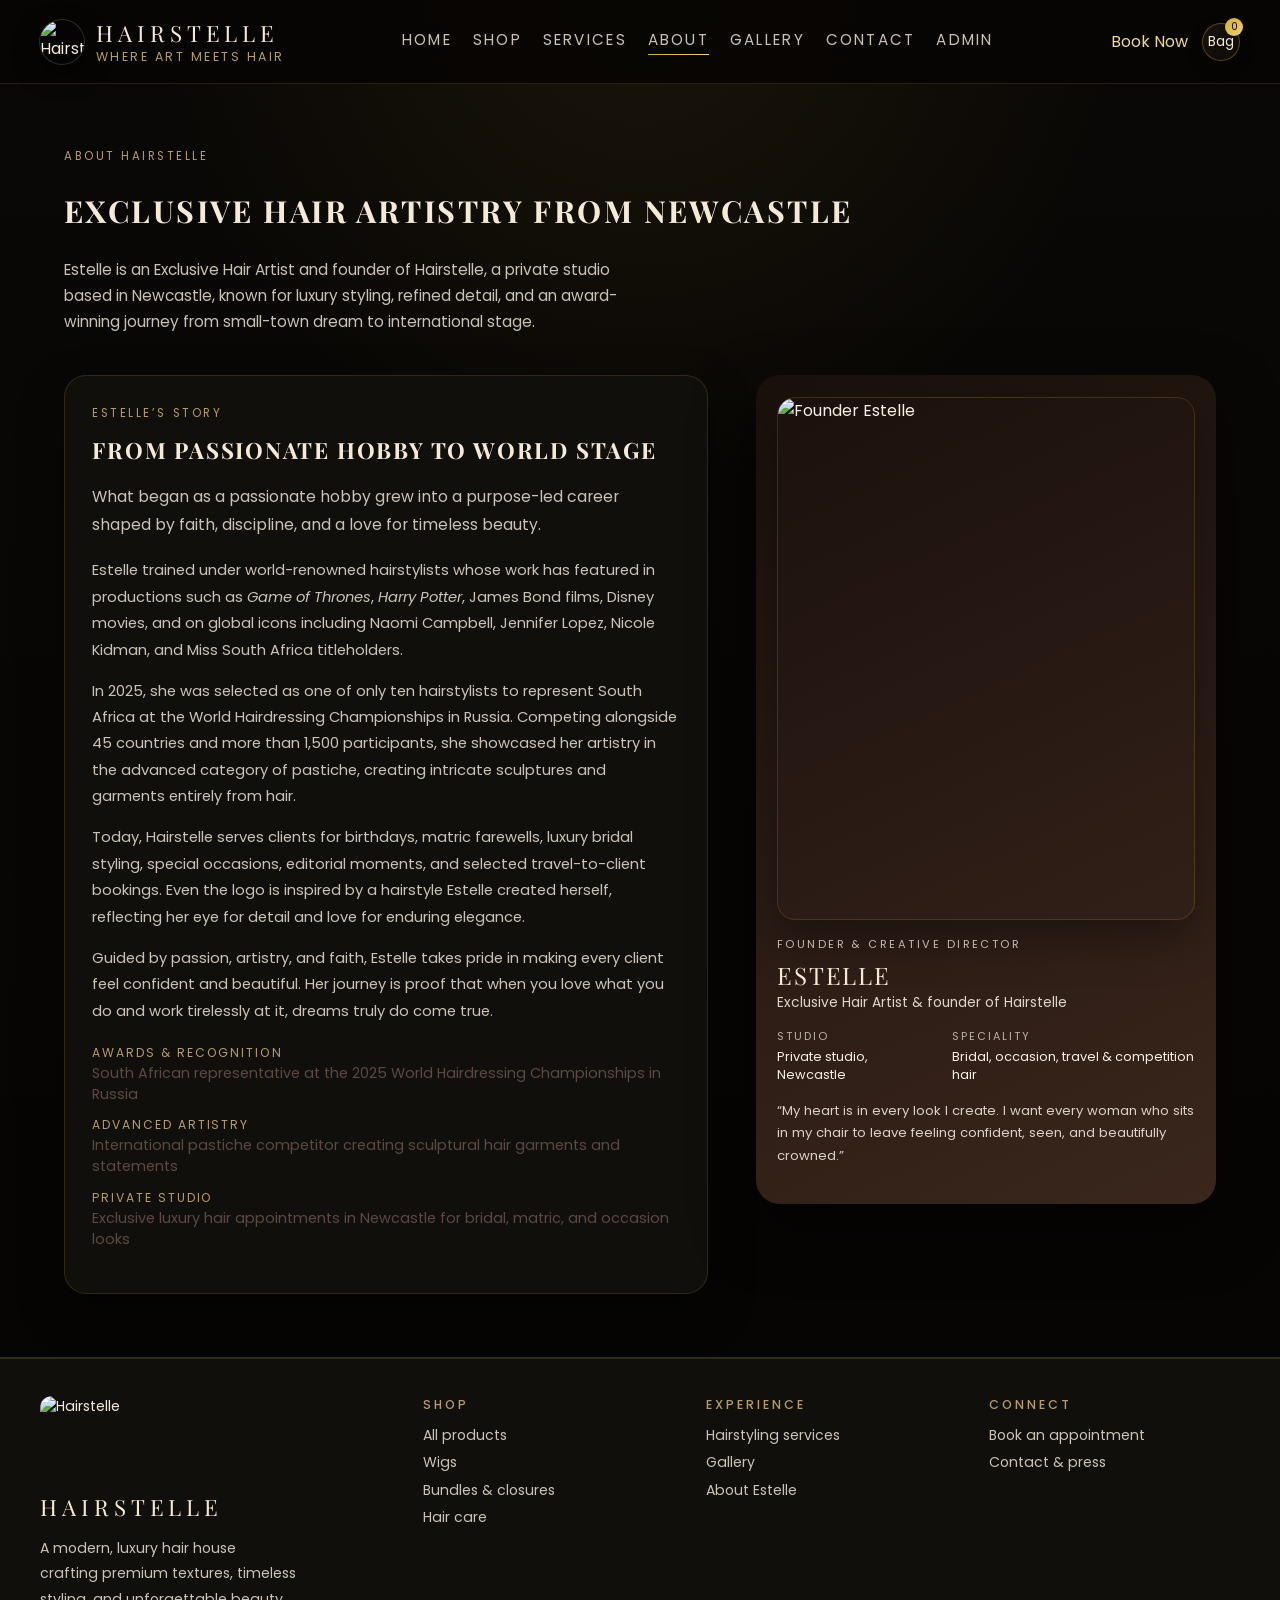
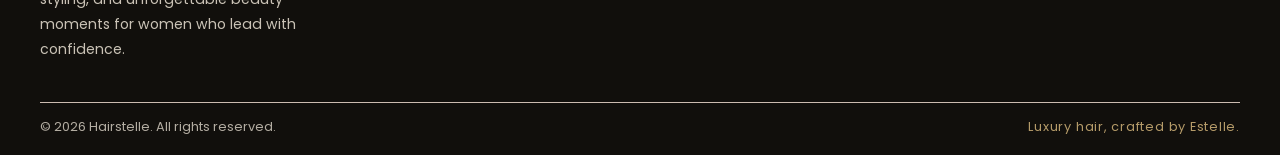
==== commit 7cdff1df: "Add files via upload" ====
--- a/about.html
+++ b/about.html
@@ -7,10 +7,13 @@
   <title>About – Estelle &amp; Hairstelle</title>
   <meta name="description"
     content="Discover the story of Estelle, award-winning hairstylist and founder of Hairstelle, a luxury international hair brand." />
+  <link rel="preconnect" href="https://fonts.googleapis.com" />
+  <link rel="preconnect" href="https://fonts.gstatic.com" crossorigin />
   <link
     href="https://fonts.googleapis.com/css2?family=Playfair+Display:wght@500;600&family=Poppins:wght@300;400;500;600&display=swap"
     rel="stylesheet" />
   <link rel="stylesheet" href="styles.css" />
+  <script src="hairstelle-global.js"></script>
   <script>
     document.documentElement.classList.add('is-loading');
     window.addEventListener('load', function () {
@@ -20,18 +23,24 @@
 </head>
 
 <body class="page">
+  <a href="#main-content" class="skip-link">Skip to main content</a>
   <div class="page-loader" aria-hidden="true">
-    <div class="loader-orb">
-      <div class="loader-ring"></div>
+    <div class="loader-logo-wrap">
+      <img src="assets/hairstelle-logo-octagon.png" alt="" class="loader-logo" width="120" height="120" />
     </div>
   </div>
   <header class="site-header">
     <div class="container nav">
+      <button type="button" id="nav-toggle" class="nav-toggle" aria-label="Open menu" aria-expanded="false" aria-controls="nav-overlay">
+        <span class="nav-toggle-bar"></span>
+        <span class="nav-toggle-bar"></span>
+        <span class="nav-toggle-bar"></span>
+      </button>
       <a href="home.html" class="brand-mark" aria-label="Hairstelle home">
         <div class="brand-logo-wrap">
-          <img src="assets/hairstelle-logo.png" alt="Hairstelle logo" class="brand-logo-img" />
+          <img src="assets/hairstelle-logo-octagon.png" alt="Hairstelle" class="brand-logo-img" width="44" height="44" loading="eager" data-hairstelle-image="header_logo" />
         </div>
-        <div>
+        <div class="brand-text-wrap">
           <div class="brand-text-main">Hairstelle</div>
           <div class="brand-text-tagline">Where Art Meets Hair</div>
         </div>
@@ -55,9 +64,21 @@
         </a>
       </div>
     </div>
+    <div id="nav-overlay" class="nav-overlay" aria-hidden="true" role="dialog" aria-modal="true" aria-label="Menu">
+      <nav class="nav-drawer" aria-label="Mobile menu">
+        <button type="button" class="nav-drawer-close" aria-label="Close menu" data-action="close-menu">&times;</button>
+        <a href="home.html">Home</a>
+        <a href="shop.html">Shop</a>
+        <a href="services.html">Services</a>
+        <a href="about.html" class="is-active">About</a>
+        <a href="gallery.html">Gallery</a>
+        <a href="contact.html">Contact</a>
+        <a href="admin-login.html">Admin</a>
+      </nav>
+    </div>
   </header>
 
-  <main>
+  <main id="main-content" tabindex="-1">
     <section class="section">
       <div class="container">
         <header class="section-header">
@@ -125,7 +146,7 @@
           <aside class="about-profile">
             <div class="profile-card">
               <div class="profile-photo-wrap">
-                <img src="assets/founder-estelle.jpg" alt="Founder Estelle" class="profile-photo" />
+                <img src="assets/founder-estelle.jpg" alt="Founder Estelle" class="profile-photo" data-hairstelle-image="about_founder" />
               </div>
               <div class="profile-label">Founder &amp; Creative Director</div>
               <div class="profile-name">Estelle</div>
@@ -156,6 +177,7 @@
   <footer class="site-footer">
     <div class="container footer-inner">
       <div>
+        <img src="assets/hairstelle-logo-octagon.png" alt="Hairstelle" class="footer-logo" width="80" height="80" loading="lazy" />
         <div class="brand-text-main">Hairstelle</div>
         <p class="footer-brand-copy">
           A modern, luxury hair house crafting premium textures, timeless styling, and unforgettable
--- a/styles.css
+++ b/styles.css
@@ -22,20 +22,85 @@
   --shadow-elevated: 0 25px 60px rgba(0, 0, 0, 0.1);
 }
 
+/* Theme presets (admin-selectable) */
+body[data-hairstelle-theme="gold"] { /* default – uses :root */ }
+body[data-hairstelle-theme="rose"] {
+  --color-primary: #c9a0a0;
+  --color-primary-dark: #8b6969;
+  --color-accent: #e8c4d0;
+  --color-deep: #2e1c1c;
+  --color-border: #e8d8dc;
+}
+body[data-hairstelle-theme="forest"] {
+  --color-primary: #6b8f71;
+  --color-primary-dark: #4a7c59;
+  --color-accent: #c4d4a0;
+  --color-deep: #1a2418;
+  --color-border: #c9d7c4;
+}
+body[data-hairstelle-theme="midnight"] {
+  --color-primary: #7d9aaa;
+  --color-primary-dark: #5a7a8a;
+  --color-accent: #b8c9d4;
+  --color-deep: #1a1f24;
+  --color-border: #c4ced4;
+}
+
 *,
 *::before,
 *::after {
   box-sizing: border-box;
 }
 
+html {
+  scroll-behavior: smooth;
+}
+
 html,
 body {
   margin: 0;
   padding: 0;
+  padding-left: env(safe-area-inset-left);
+  padding-right: env(safe-area-inset-right);
   font-family: var(--font-body);
   color: var(--color-text);
   background: radial-gradient(circle at top left, #fdf7f1, #f5eee8);
   -webkit-font-smoothing: antialiased;
+}
+
+/* Skip link for keyboard/screen reader users */
+.skip-link {
+  position: absolute;
+  top: -3rem;
+  left: 1rem;
+  z-index: 9998;
+  padding: 0.6rem 1rem;
+  background: var(--color-deep);
+  color: #fdf8f2;
+  font-size: 0.9rem;
+  text-decoration: none;
+  border-radius: 0 0 8px 8px;
+  transition: top 0.2s ease;
+}
+.skip-link:focus {
+  top: 0;
+  outline: 2px solid var(--color-primary);
+  outline-offset: 2px;
+}
+
+/* Accessibility: visible focus for keyboard users */
+:focus { outline: none; }
+:focus-visible {
+  outline: 2px solid var(--color-primary);
+  outline-offset: 2px;
+}
+button:focus-visible,
+a:focus-visible,
+input:focus-visible,
+select:focus-visible,
+textarea:focus-visible {
+  outline: 2px solid var(--color-primary);
+  outline-offset: 2px;
 }
 
 img {
@@ -82,21 +147,45 @@
   justify-content: center;
   box-shadow: 0 0 0 1px rgba(249, 234, 216, 0.1), 0 18px 45px rgba(0, 0, 0, 0.7);
 }
-
 .loader-ring {
   width: 36px;
   height: 36px;
   border-radius: 50%;
   border: 2px solid rgba(245, 225, 205, 0.18);
   border-top-color: #c69a6b;
-  border-right-color: #e8b7c8;
   animation: loader-spin 1s linear infinite;
 }
 
+.loader-logo-wrap {
+  width: 120px;
+  height: 120px;
+  display: flex;
+  align-items: center;
+  justify-content: center;
+  filter: drop-shadow(0 0 24px rgba(212, 175, 55, 0.6)) drop-shadow(0 0 48px rgba(212, 175, 55, 0.35));
+  animation: loader-pulse 1.2s ease-in-out infinite;
+}
+.loader-logo {
+  width: 100%;
+  height: 100%;
+  object-fit: contain;
+}
+@keyframes loader-pulse {
+  0%, 100% { opacity: 1; transform: scale(1); }
+  50% { opacity: 0.85; transform: scale(1.02); }
+}
+
 @keyframes loader-spin {
-  to {
-    transform: rotate(360deg);
-  }
+  to { transform: rotate(360deg); }
+}
+
+.footer-logo {
+  display: block;
+  margin-bottom: 1rem;
+  border-radius: 12px;
+  object-fit: contain;
+  max-width: 80px;
+  height: auto;
 }
 
 .page {
@@ -117,7 +206,7 @@
 .site-header {
   position: sticky;
   top: 0;
-  z-index: 40;
+  z-index: 100;
   background: rgba(248, 245, 243, 0.96);
   backdrop-filter: blur(18px);
   border-bottom: 1px solid rgba(230, 216, 205, 0.7);
@@ -219,6 +308,247 @@
   gap: 0.9rem;
 }
 
+/* Hamburger: hidden on desktop */
+.nav-toggle {
+  display: none;
+  flex-direction: column;
+  justify-content: center;
+  gap: 5px;
+  width: 44px;
+  height: 44px;
+  min-width: 44px;
+  min-height: 44px;
+  padding: 0;
+  border: 0;
+  background: transparent;
+  cursor: pointer;
+  color: #2e1a10;
+  border-radius: 8px;
+  transition: background 0.2s ease;
+  -webkit-tap-highlight-color: transparent;
+  touch-action: manipulation;
+}
+.nav-toggle:hover {
+  background: rgba(0, 0, 0, 0.06);
+}
+.nav-toggle-bar {
+  display: block;
+  width: 22px;
+  height: 2px;
+  background: currentColor;
+  border-radius: 1px;
+  margin: 0 auto;
+  transition: transform 0.25s ease, opacity 0.25s ease;
+}
+body.menu-open .nav-toggle-bar:nth-child(1) {
+  transform: translateY(7px) rotate(45deg);
+}
+body.menu-open .nav-toggle-bar:nth-child(2) {
+  opacity: 0;
+}
+body.menu-open .nav-toggle-bar:nth-child(3) {
+  transform: translateY(-7px) rotate(-45deg);
+}
+
+/* Mobile menu overlay and drawer */
+.nav-overlay {
+  position: fixed;
+  inset: 0;
+  z-index: 200;
+  background: rgba(5, 3, 4, 0.6);
+  opacity: 0;
+  visibility: hidden;
+  pointer-events: none;
+  transition: opacity 0.3s ease, visibility 0.3s ease;
+}
+body.menu-open .nav-overlay,
+.nav-overlay[aria-hidden="false"] {
+  opacity: 1;
+  visibility: visible;
+  pointer-events: auto;
+}
+.nav-overlay[aria-hidden="true"] {
+  opacity: 0;
+  visibility: hidden;
+  pointer-events: none;
+}
+
+.nav-drawer {
+  position: fixed;
+  top: 0;
+  right: 0;
+  width: min(320px, 90vw);
+  max-width: 100%;
+  height: 100%;
+  z-index: 201;
+  background: #f8f5f3;
+  border-left: 1px solid rgba(230, 216, 205, 0.8);
+  padding: 4.5rem 1.5rem 2rem;
+  display: flex;
+  flex-direction: column;
+  gap: 0.25rem;
+  transform: translateX(100%);
+  transition: transform 0.3s ease;
+  box-shadow: -12px 0 32px rgba(0, 0, 0, 0.15);
+  overflow-y: auto;
+}
+.nav-drawer-close {
+  position: absolute;
+  top: 1rem;
+  right: 1rem;
+  width: 44px;
+  height: 44px;
+  padding: 0;
+  border: 0;
+  background: transparent;
+  font-size: 1.75rem;
+  line-height: 1;
+  color: #4a3b36;
+  cursor: pointer;
+  display: flex;
+  align-items: center;
+  justify-content: center;
+  border-radius: 50%;
+  transition: background 0.2s ease;
+}
+.nav-drawer-close:hover {
+  background: rgba(0, 0, 0, 0.06);
+}
+body.menu-open .nav-drawer,
+.nav-overlay[aria-hidden="false"] .nav-drawer {
+  transform: translateX(0);
+}
+.nav-drawer a {
+  display: block;
+  padding: 0.75rem 0;
+  font-size: 1rem;
+  text-transform: uppercase;
+  letter-spacing: 0.15em;
+  color: #4a3b36;
+  text-decoration: none;
+  border-bottom: 1px solid transparent;
+  transition: color 0.2s ease, border-color 0.2s ease;
+}
+.nav-drawer a:hover,
+.nav-drawer a.is-active {
+  color: var(--color-primary);
+  border-bottom-color: rgba(198, 154, 107, 0.4);
+}
+
+.nav-drawer-btn {
+  display: block;
+  width: 100%;
+  text-align: left;
+  padding: 0.75rem 0;
+  font-size: 1rem;
+  text-transform: uppercase;
+  letter-spacing: 0.15em;
+  color: #4a3b36;
+  background: none;
+  border: 0;
+  border-bottom: 1px solid transparent;
+  cursor: pointer;
+  font-family: inherit;
+  transition: color 0.2s ease, border-color 0.2s ease;
+}
+.nav-drawer-btn:hover {
+  color: var(--color-primary);
+  border-bottom-color: rgba(198, 154, 107, 0.4);
+}
+
+/* Add-to-bag modal */
+.add-to-bag-modal {
+  position: fixed;
+  inset: 0;
+  z-index: 100;
+  display: flex;
+  align-items: center;
+  justify-content: center;
+  padding: 1rem;
+  opacity: 0;
+  pointer-events: none;
+  transition: opacity 0.25s ease;
+}
+.add-to-bag-modal.is-open {
+  opacity: 1;
+  pointer-events: auto;
+}
+.add-to-bag-modal-backdrop {
+  position: absolute;
+  inset: 0;
+  background: rgba(5, 3, 4, 0.5);
+}
+.add-to-bag-modal-box {
+  position: relative;
+  width: 100%;
+  max-width: 420px;
+  background: #f8f5f3;
+  border-radius: 16px;
+  padding: 1.5rem;
+  box-shadow: 0 20px 48px rgba(0, 0, 0, 0.2);
+  border: 1px solid rgba(230, 216, 205, 0.7);
+}
+.add-to-bag-modal-close {
+  position: absolute;
+  top: 0.75rem;
+  right: 0.75rem;
+  width: 36px;
+  height: 36px;
+  padding: 0;
+  border: 0;
+  background: transparent;
+  font-size: 1.5rem;
+  line-height: 1;
+  color: #4a3b36;
+  cursor: pointer;
+  border-radius: 8px;
+  transition: background 0.2s ease, color 0.2s ease;
+}
+.add-to-bag-modal-close:hover {
+  background: rgba(0, 0, 0, 0.06);
+  color: #2e1a10;
+}
+.add-to-bag-modal-title {
+  font-family: var(--font-display);
+  font-size: 1.25rem;
+  letter-spacing: 0.1em;
+  margin: 0 0 0.5rem;
+  color: #2e1a10;
+}
+.add-to-bag-modal-name {
+  font-size: 1rem;
+  color: #4a3b36;
+  margin: 0 0 0.25rem;
+}
+.add-to-bag-modal-price {
+  font-weight: 600;
+  color: var(--color-primary);
+  margin: 0 0 1rem;
+}
+.add-to-bag-field {
+  margin-bottom: 1rem;
+}
+.add-to-bag-field .field-label {
+  display: block;
+  font-size: 0.8rem;
+  text-transform: uppercase;
+  letter-spacing: 0.1em;
+  color: var(--color-muted);
+  margin-bottom: 0.35rem;
+}
+.add-to-bag-field .field-input,
+.add-to-bag-field .field-select {
+  width: 100%;
+  padding: 0.6rem 0.75rem;
+  border: 1px solid rgba(230, 216, 205, 0.8);
+  border-radius: 8px;
+  background: #fff;
+  font-size: 1rem;
+}
+body.modal-open {
+  overflow: hidden;
+}
+
 .btn {
   display: inline-flex;
   align-items: center;
@@ -238,8 +568,8 @@
 
 .btn:hover {
   background: #311e14;
-  box-shadow: var(--shadow-soft);
-  transform: translateY(-1px);
+  box-shadow: 0 12px 32px rgba(0, 0, 0, 0.18), 0 0 0 1px rgba(255, 255, 255, 0.06);
+  transform: translateY(-2px);
 }
 
 .btn-outline {
@@ -306,7 +636,7 @@
 
 .hero-title {
   font-family: var(--font-display);
-  font-size: 3.1rem;
+  font-size: clamp(1.75rem, 5vw + 1rem, 3.1rem);
   line-height: 1.1;
   letter-spacing: 0.06em;
   text-transform: uppercase;
@@ -408,8 +738,11 @@
   inset: 0;
   width: 100%;
   height: 100%;
+  max-width: 100%;
+  max-height: 100%;
   object-fit: cover;
   object-position: center;
+  display: block;
 }
 
 .hero-image-placeholder {
@@ -521,7 +854,7 @@
 
 .section-title {
   font-family: var(--font-display);
-  font-size: 1.9rem;
+  font-size: clamp(1.35rem, 3.5vw + 0.5rem, 1.9rem);
   letter-spacing: 0.08em;
   text-transform: uppercase;
 }
@@ -595,7 +928,13 @@
   border-radius: 18px;
   padding: 1.3rem 1.2rem;
   border: 1px solid rgba(225, 208, 194, 0.9);
-  box-shadow: var(--shadow-soft);
+  box-shadow: 0 12px 28px rgba(0, 0, 0, 0.06);
+  transition: transform 0.25s ease, box-shadow 0.25s ease, border-color 0.2s ease;
+}
+.highlight-card:hover {
+  transform: translateY(-2px);
+  box-shadow: 0 18px 40px rgba(0, 0, 0, 0.08);
+  border-color: rgba(198, 154, 107, 0.3);
 }
 
 .highlight-title {
@@ -624,11 +963,17 @@
   background: var(--color-bg-alt);
   border-radius: 18px;
   padding: 1.1rem;
-  box-shadow: var(--shadow-soft);
-  border: 1px solid rgba(224, 206, 193, 0.9);
+  box-shadow: 0 12px 28px rgba(0, 0, 0, 0.06), 0 0 0 1px rgba(224, 206, 193, 0.6);
+  border: 1px solid rgba(224, 206, 193, 0.5);
   display: flex;
   flex-direction: column;
   gap: 0.65rem;
+  transition: transform 0.28s ease, box-shadow 0.28s ease, border-color 0.2s ease;
+}
+.product-card:hover {
+  transform: translateY(-4px);
+  box-shadow: 0 20px 44px rgba(0, 0, 0, 0.1), 0 0 0 1px rgba(212, 175, 55, 0.15);
+  border-color: rgba(212, 175, 55, 0.25);
 }
 
 .product-media {
@@ -637,9 +982,17 @@
   overflow: hidden;
   background: radial-gradient(circle at 20% 0, #fdf1e4, #e4c9b3);
   height: 200px;
+  min-height: 200px;
+  aspect-ratio: 1;
   display: flex;
   align-items: flex-end;
   padding: 0.9rem;
+}
+.product-media-img {
+  transition: transform 0.4s ease;
+}
+.product-card:hover .product-media-img {
+  transform: scale(1.04);
 }
 
 .product-ribbon {
@@ -716,6 +1069,15 @@
 .btn-small {
   padding: 0.4rem 0.9rem;
   font-size: 0.76rem;
+}
+
+.btn-ghost {
+  background: transparent;
+  color: var(--color-primary);
+  border: 1px solid rgba(198, 154, 107, 0.5);
+}
+.btn-ghost:hover {
+  background: rgba(198, 154, 107, 0.08);
 }
 
 /* ====== Services ====== */
@@ -847,6 +1209,37 @@
   flex-wrap: wrap;
 }
 
+.admin-export-card { padding: 0; overflow: hidden; }
+.admin-export-toggle {
+  width: 100%;
+  display: flex;
+  align-items: center;
+  gap: 0.75rem;
+  padding: 1rem 1.25rem;
+  background: rgba(212, 175, 55, 0.08);
+  border: 1px solid rgba(212, 175, 55, 0.2);
+  border-radius: 12px;
+  font: inherit;
+  color: inherit;
+  cursor: pointer;
+  text-align: left;
+}
+.admin-export-toggle:hover { background: rgba(212, 175, 55, 0.12); }
+.admin-export-toggle-icon { font-size: 1.25rem; opacity: 0.9; }
+.admin-export-panel {
+  display: none;
+  overflow: hidden;
+  padding: 0 1.25rem 0.5rem;
+}
+.admin-export-panel.is-open {
+  display: block;
+}
+.admin-export-scroll {
+  max-height: 280px;
+  overflow-y: auto;
+  padding: 0.5rem 0;
+}
+
 .admin-check-row {
   display: flex;
   align-items: flex-start;
@@ -873,6 +1266,130 @@
   background: rgba(212, 175, 55, 0.08);
   padding: 1rem;
 }
+.admin-stat-label { display: block; font-size: 0.75rem; text-transform: uppercase; letter-spacing: 0.1em; color: var(--color-muted); }
+.admin-stat-value { font-size: 1.5rem; font-weight: 600; }
+.admin-order-status-grid {
+  display: grid;
+  grid-template-columns: repeat(auto-fill, minmax(120px, 1fr));
+  gap: 0.75rem;
+}
+.admin-calendar-wrap { padding: 0.25rem 0; }
+.admin-calendar-nav {
+  display: flex;
+  align-items: center;
+  justify-content: center;
+  gap: 1rem;
+  margin-bottom: 1rem;
+}
+.admin-calendar-month { font-weight: 600; min-width: 140px; text-align: center; }
+.admin-calendar-grid {
+  display: grid;
+  grid-template-columns: repeat(7, 1fr);
+  gap: 2px;
+  font-size: 0.8rem;
+}
+.admin-calendar-dayhead {
+  padding: 0.4rem;
+  text-align: center;
+  font-weight: 600;
+  color: var(--color-muted);
+}
+.admin-calendar-day {
+  min-height: 64px;
+  padding: 0.35rem;
+  border: 1px solid rgba(212, 175, 55, 0.2);
+  border-radius: 8px;
+  background: rgba(0,0,0,0.03);
+}
+.admin-calendar-day--empty { opacity: 0.5; }
+.admin-calendar-day-num { font-weight: 600; margin-bottom: 0.25rem; }
+.admin-calendar-events { margin: 0; padding-left: 1rem; list-style: none; }
+.admin-calendar-events li { margin: 0.15rem 0; font-size: 0.7rem; }
+
+.admin-edit-cell { vertical-align: top; padding: 1rem !important; background: rgba(212, 175, 55, 0.06); }
+.admin-edit-fields { display: grid; grid-template-columns: auto 1fr; gap: 0.35rem 1rem; align-items: center; max-width: 480px; }
+.admin-edit-fields label { font-size: 0.8rem; }
+.admin-inline-input { min-width: 120px; }
+
+.admin-stats-layout {
+  display: flex;
+  flex-direction: column;
+  gap: 1.5rem;
+}
+.admin-chart-wrap {
+  overflow-x: auto;
+  padding: 0.5rem 0;
+}
+.admin-chart-wrap canvas {
+  display: block;
+  max-width: 100%;
+  height: auto;
+}
+
+.admin-table-wrap {
+  overflow-x: auto;
+}
+.admin-select-inline {
+  min-width: 120px;
+  padding: 0.35rem 0.5rem;
+  font-size: 0.85rem;
+}
+.admin-row-hidden {
+  opacity: 0.7;
+  background: rgba(0, 0, 0, 0.05);
+}
+
+.admin-image-table .field-input { min-width: 200px; }
+.admin-image-preview {
+  width: 64px;
+  height: 64px;
+  border-radius: 8px;
+  overflow: hidden;
+  background: rgba(0, 0, 0, 0.1);
+}
+.admin-image-preview img {
+  width: 100%;
+  height: 100%;
+  object-fit: cover;
+}
+
+.admin-themes-grid {
+  display: grid;
+  grid-template-columns: repeat(auto-fill, minmax(160px, 1fr));
+  gap: 1rem;
+  margin-top: 1rem;
+}
+.admin-theme-card {
+  display: flex;
+  flex-direction: column;
+  align-items: center;
+  gap: 0.5rem;
+  padding: 1.25rem;
+  border: 2px solid rgba(212, 175, 55, 0.3);
+  border-radius: 16px;
+  background: rgba(0, 0, 0, 0.1);
+  color: inherit;
+  cursor: pointer;
+  transition: border-color 0.2s ease, background 0.2s ease;
+  text-align: center;
+}
+.admin-theme-card:hover,
+.admin-theme-card.is-active {
+  border-color: rgba(212, 175, 55, 0.8);
+  background: rgba(212, 175, 55, 0.12);
+}
+.admin-theme-swatch {
+  width: 48px;
+  height: 48px;
+  border-radius: 50%;
+  display: block;
+}
+.admin-theme-swatch[data-theme="gold"] { background: linear-gradient(135deg, #c69a6b, #d4af37); }
+.admin-theme-swatch[data-theme="rose"] { background: linear-gradient(135deg, #e8b7c8, #d4a5a5); }
+.admin-theme-swatch[data-theme="forest"] { background: linear-gradient(135deg, #4a7c59, #8b7355); }
+.admin-theme-swatch[data-theme="midnight"] { background: linear-gradient(135deg, #2c3e50, #7f8c8d); }
+.admin-theme-name { font-weight: 600; display: block; }
+.admin-theme-desc { font-size: 0.8rem; opacity: 0.9; }
 
 .admin-stat-value {
   font-family: var(--font-display);
@@ -1224,6 +1741,30 @@
   font-weight: 600;
 }
 
+.cart-empty-message {
+  padding: 2rem;
+  text-align: center;
+}
+.cart-empty-message p {
+  margin: 0 0 1rem;
+  color: var(--color-muted);
+}
+.cart-remove-btn {
+  padding: 0.25rem 0.5rem;
+  border: 0;
+  background: transparent;
+  color: var(--color-muted);
+  font-size: 1.25rem;
+  line-height: 1;
+  cursor: pointer;
+  border-radius: 4px;
+  transition: color 0.2s ease, background 0.2s ease;
+}
+.cart-remove-btn:hover {
+  color: #c00;
+  background: rgba(204, 0, 0, 0.08);
+}
+
 /* ====== Product Detail ====== */
 
 .product-detail-hero {
@@ -1411,6 +1952,7 @@
 .site-footer {
   margin-top: auto;
   border-top: 1px solid rgba(226, 211, 199, 0.9);
+  box-shadow: 0 -1px 0 0 rgba(198, 154, 107, 0.25);
   background: #f6f0ea;
 }
 
@@ -1430,10 +1972,11 @@
 
 .footer-heading {
   font-size: 0.78rem;
-  letter-spacing: 0.2em;
+  letter-spacing: 0.24em;
   text-transform: uppercase;
   color: var(--color-muted);
   margin-bottom: 0.7rem;
+  font-weight: 500;
 }
 
 .footer-link {
@@ -1450,6 +1993,10 @@
   align-items: center;
   font-size: 0.8rem;
   color: #7b665e;
+}
+.footer-bottom span:last-child {
+  letter-spacing: 0.06em;
+  color: var(--color-muted);
 }
 
 /* ====== Utility ====== */
@@ -1541,18 +2088,265 @@
   }
 }
 
+@media (max-width: 768px) {
+  .container {
+    padding: 0 1rem;
+  }
+
+  /* Mobile header: dark, hamburger left, logo + brand centered, Book Now & Bag right */
+  .site-header {
+    position: sticky;
+    top: 0;
+    background: rgba(18, 12, 8, 0.98);
+    border-bottom: 1px solid rgba(212, 175, 55, 0.2);
+  }
+
+  .nav {
+    display: grid;
+    grid-template-columns: 44px 1fr auto;
+    align-items: center;
+    gap: 0.5rem;
+    padding: 0.6rem 0;
+    min-height: 52px;
+  }
+
+  .nav-toggle {
+    display: flex;
+    order: 0;
+    justify-self: start;
+    position: relative;
+    z-index: 101;
+    color: #f5ead8;
+  }
+
+  .brand-mark {
+    order: 0;
+    justify-self: center;
+    grid-column: 2;
+    flex-direction: row;
+    align-items: center;
+    justify-content: center;
+    gap: 0.5rem;
+    min-width: 0;
+    text-decoration: none;
+  }
+  .brand-mark .brand-logo-wrap {
+    flex: 0 0 40px;
+    width: 40px;
+    height: 40px;
+  }
+  .brand-mark .brand-text-wrap {
+    text-align: center;
+  }
+  .brand-text-main {
+    font-size: 0.95rem;
+    letter-spacing: 0.16em;
+    line-height: 1.1;
+    color: #f5ead8;
+  }
+  .brand-text-tagline {
+    font-size: 0.58rem;
+    letter-spacing: 0.14em;
+    color: rgba(245, 234, 216, 0.85);
+  }
+
+  .nav-links {
+    display: none !important;
+  }
+
+  .nav-cta {
+    order: 0;
+    grid-column: 3;
+    justify-self: end;
+    align-self: center;
+    gap: 0.4rem;
+    display: flex;
+    align-items: center;
+    flex-wrap: nowrap;
+  }
+
+  .nav-cta .btn-outline {
+    min-height: 36px;
+    padding: 0.4rem 0.6rem;
+    font-size: 0.68rem;
+    white-space: nowrap;
+    flex-shrink: 0;
+    letter-spacing: 0.1em;
+    color: #f5ead8;
+    border-color: rgba(212, 175, 55, 0.5);
+  }
+
+  .nav-cta .cart-link {
+    min-height: 36px;
+    min-width: 36px;
+    padding: 0.4rem;
+    display: flex;
+    align-items: center;
+    justify-content: center;
+    flex-shrink: 0;
+    color: #f5ead8;
+    font-size: 0.7rem;
+  }
+  .nav-cta .cart-count {
+    background: linear-gradient(135deg, #d4af37, #c69a6b);
+    color: #0a0806;
+    min-width: 18px;
+    height: 18px;
+    border-radius: 50%;
+    display: inline-flex;
+    align-items: center;
+    justify-content: center;
+    font-size: 0.65rem;
+    font-weight: 600;
+  }
+
+  .hero {
+    padding: 2rem 0 3rem;
+  }
+
+  .hero-grid {
+    gap: 1.5rem;
+  }
+
+  .hero-media-card {
+    padding: 0.9rem;
+    border-radius: 22px;
+  }
+  .hero--overlay .hero-media-card {
+    padding: 0;
+    border-radius: 0;
+  }
+
+  .hero-image-frame {
+    min-height: 0;
+    aspect-ratio: 1 / 1.1;
+    padding: 1rem;
+    border-radius: 18px;
+  }
+  .hero--overlay .hero-image-frame {
+    padding: 0;
+    border-radius: 0;
+    min-height: 340px;
+    aspect-ratio: auto;
+  }
+  .hero-overlay--bottom-right {
+    padding: 1.25rem;
+    background: linear-gradient(to top, rgba(5, 3, 4, 0.9) 0%, transparent 55%);
+  }
+  .hero-overlay--bottom-right .hero-cta .btn,
+  .hero-overlay--bottom-right .hero-cta .btn-outline {
+    width: 100%;
+    max-width: 260px;
+  }
+
+  .product-media {
+    min-height: 200px;
+    height: 200px;
+  }
+  .product-media-img {
+    min-width: 100%;
+    min-height: 100%;
+  }
+
+  .hero-chip {
+    top: 0.9rem;
+    left: 0.9rem;
+    max-width: calc(100% - 1.8rem);
+    padding: 0.55rem 0.85rem;
+    font-size: 0.68rem;
+    letter-spacing: 0.14em;
+  }
+
+  .hero-title {
+    font-size: clamp(1.5rem, 5vw + 0.75rem, 2.15rem);
+    letter-spacing: 0.04em;
+  }
+
+  .hero-subtitle {
+    max-width: none;
+    font-size: 0.92rem;
+    line-height: 1.65;
+    margin-bottom: 1.2rem;
+  }
+
+  .hero-cta {
+    display: grid;
+    grid-template-columns: minmax(0, 1fr);
+    gap: 0.75rem;
+  }
+
+  .hero-cta .btn,
+  .hero-cta .btn-outline {
+    width: 100%;
+  }
+
+  .hero-note {
+    font-size: 0.72rem;
+    line-height: 1.5;
+  }
+
+  .hero-meta {
+    display: grid;
+    grid-template-columns: repeat(2, minmax(0, 1fr));
+    gap: 0.9rem 1rem;
+    margin-top: 1.3rem;
+  }
+
+  .meta-item-value {
+    font-size: 1rem;
+    letter-spacing: 0.05em;
+  }
+
+  .section {
+    padding: 3rem 0;
+  }
+
+  .section-title {
+    font-size: 1.55rem;
+    line-height: 1.15;
+  }
+
+  .section-subtitle {
+    font-size: 0.9rem;
+    line-height: 1.65;
+  }
+}
+
 @media (max-width: 640px) {
   .hero {
-    padding-top: 3.3rem;
+    padding-top: 1.4rem;
   }
 
   .hero-title {
-    font-size: 2.2rem;
+    font-size: 1.8rem;
   }
 
   .section-header {
     flex-direction: column;
     align-items: flex-start;
+  }
+
+  .nav-cta {
+    flex-wrap: wrap;
+  }
+
+  .nav-cta .btn-outline {
+    padding: 0.65rem 1rem;
+    font-size: 0.76rem;
+    letter-spacing: 0.12em;
+  }
+
+  .cart-link {
+    width: 40px;
+    height: 40px;
+  }
+
+  .hero-image-frame {
+    aspect-ratio: 1 / 1.18;
+  }
+
+  .hero-meta {
+    grid-template-columns: minmax(0, 1fr);
   }
 
   .footer-inner {
@@ -1767,7 +2561,12 @@
   inset: 0;
   width: 100%;
   height: 100%;
+  max-width: 100%;
+  max-height: 100%;
   object-fit: cover;
+  object-position: center;
+  display: block;
+  background: radial-gradient(circle at 20% 0, #fdf1e4, #e4c9b3);
 }
 
 .admin-tabs {
@@ -1809,7 +2608,7 @@
   }
 
   .hero-title {
-    font-size: 2rem;
-  }
-}
-
+    font-size: 1.8rem;
+  }
+}
+
